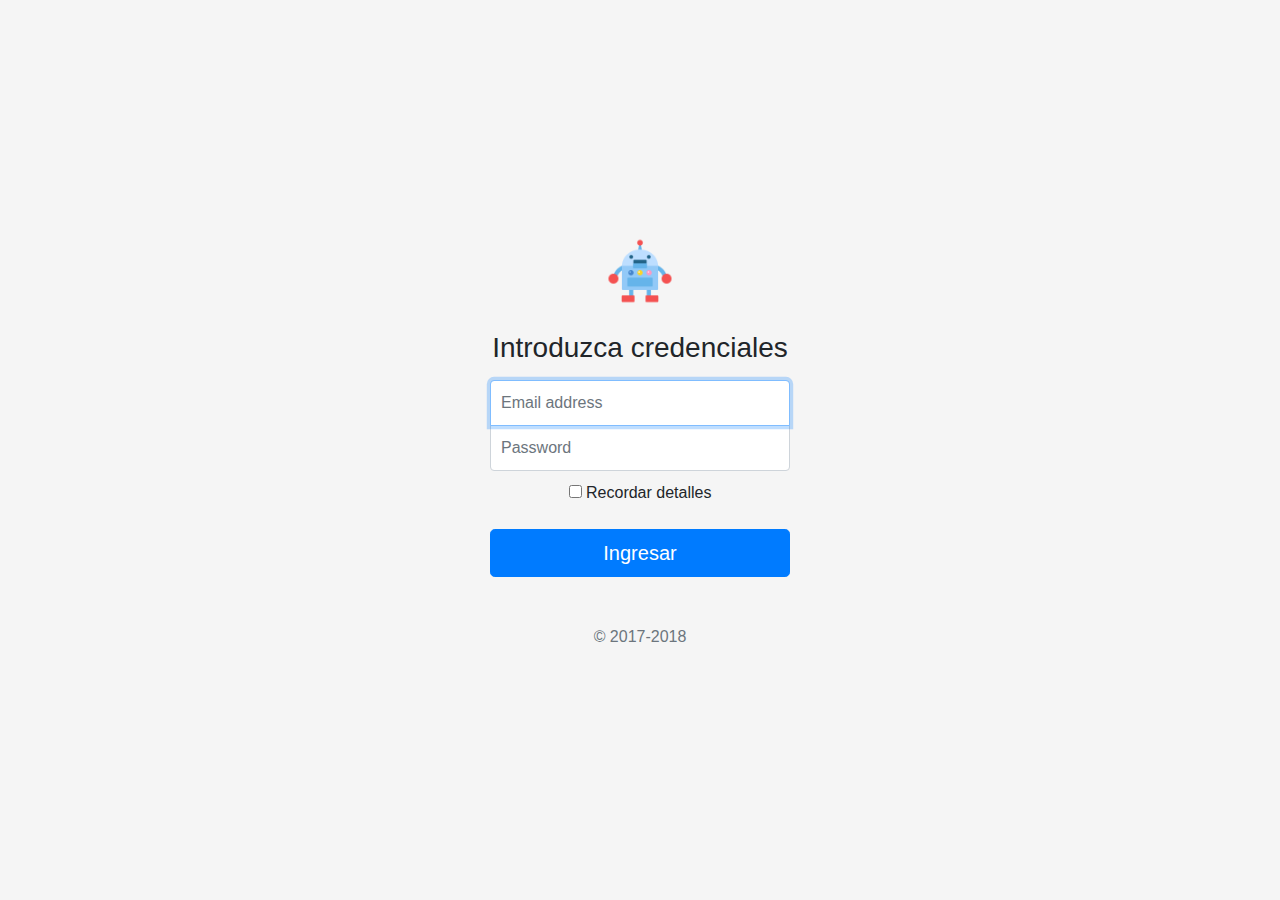
==== index.html @ 28990aaa "[html, css] añádir comentarios a elementos css y html" ====
<!DOCTYPE html>
<html lang="en">
  <head>
    <meta charset="utf-8" />
    <meta
      name="viewport"
      content="width=device-width, initial-scale=1, shrink-to-fit=no"
    />
    <meta name="description" content="" />
    <meta name="author" content="" />
    <link rel="icon" href="/docs/4.0/assets/img/favicons/favicon.ico" />

    <title>Signin Template for Bootstrap</title>

    <link
      rel="canonical"
      href="https://getbootstrap.com/docs/4.0/examples/sign-in/"
    />

    <!-- Esta etiqueta link vincula el archivo con estilos css almacenados en un archivo css en internet -->
    <link
      rel="stylesheet"
      href="https://cdn.jsdelivr.net/npm/bootstrap@4.0.0/dist/css/bootstrap.min.css"
      integrity="sha384-Gn5384xqQ1aoWXA+058RXPxPg6fy4IWvTNh0E263XmFcJlSAwiGgFAW/dAiS6JXm"
      crossorigin="anonymous"
    />
    <!-- Esta etiqueta vincula el archivo html a una hoja de estilos css local-->
    <link href="css/styles.css" rel="stylesheet" />
  </head>

  <body class="text-center">
    <!-- La etiqueta form es un contenedor especializado para formularios -->
    <form class="form-signin">
        <!-- La etiqueta img almacena imagenes, el atributo src es la ruta a la imagen local -->
      <img
        class="mb-4"
        src="imagenes/toy-robot-001.png"
        alt=""
        width="72"
        height="72"
      />
      <h1 class="h3 mb-3 font-weight-normal">Introduzca credenciales</h1>
      <label for="inputEmail" class="sr-only">Direccion Email</label>
      <!-- la etiqueta input es un texfield donde se pueden ingresar datos -->
      <input
        type="email"
        id="inputEmail"
        class="form-control"
        placeholder="Email address"
        required
        autofocus
      />
      <label for="inputPassword" class="sr-only">Password</label>
      <input
        type="password"
        id="inputPassword"
        class="form-control"
        placeholder="Password"
        required
      />
      <div class="checkbox mb-3">
        <label>
          <input type="checkbox" value="remember-me" /> Recordar detalles
        </label>
      </div>
      <!-- la etiqueta button agrega un boton al documento html -->
      <button class="btn btn-lg btn-primary btn-block" type="submit">
        Ingresar
      </button>
      <p class="mt-5 mb-3 text-muted">&copy; 2017-2018</p>
    </form>
  </body>
</html>
---- css/styles.css ----
html,
body {
  height: 100%;
}

/* Identificador general para etiqueta body en html */
body {
  display: -ms-flexbox;
  display: -webkit-box;
  display: flex;
  -ms-flex-align: center;
  -ms-flex-pack: center;
  -webkit-box-align: center;
  align-items: center;
  -webkit-box-pack: center;
  justify-content: center;
  padding-top: 40px;
  padding-bottom: 40px;
  background-color: #f5f5f5;
}

/* el identificador .form-signin representa una clase */
.form-signin {
  width: 100%;
  max-width: 330px;
  /* padding y margin agregan espacios dentro y fuera del contenedor respectivamente */
  padding: 15px;
  margin: 0 auto;
}
.form-signin .checkbox {
  font-weight: 400;
}
.form-signin .form-control {
  /* Position relative indica la posicion relativa al contenedor padre */
  position: relative;
  box-sizing: border-box;
  height: auto;
  padding: 10px;
  font-size: 16px;
}
.form-signin .form-control:focus {
    /* z index indica que tiene orden 2 en la profundidad del documento html, donde 1 sera el frente, y 2 esta detras */
  z-index: 2;
}
.form-signin input[type="email"] {
  margin-bottom: -1px;
  /* border bottom right radius da una curvatura a una esquina de un elemento html */
  border-bottom-right-radius: 0;
  border-bottom-left-radius: 0;
}
.form-signin input[type="password"] {
  margin-bottom: 10px;
  border-top-left-radius: 0;
  border-top-right-radius: 0;
}
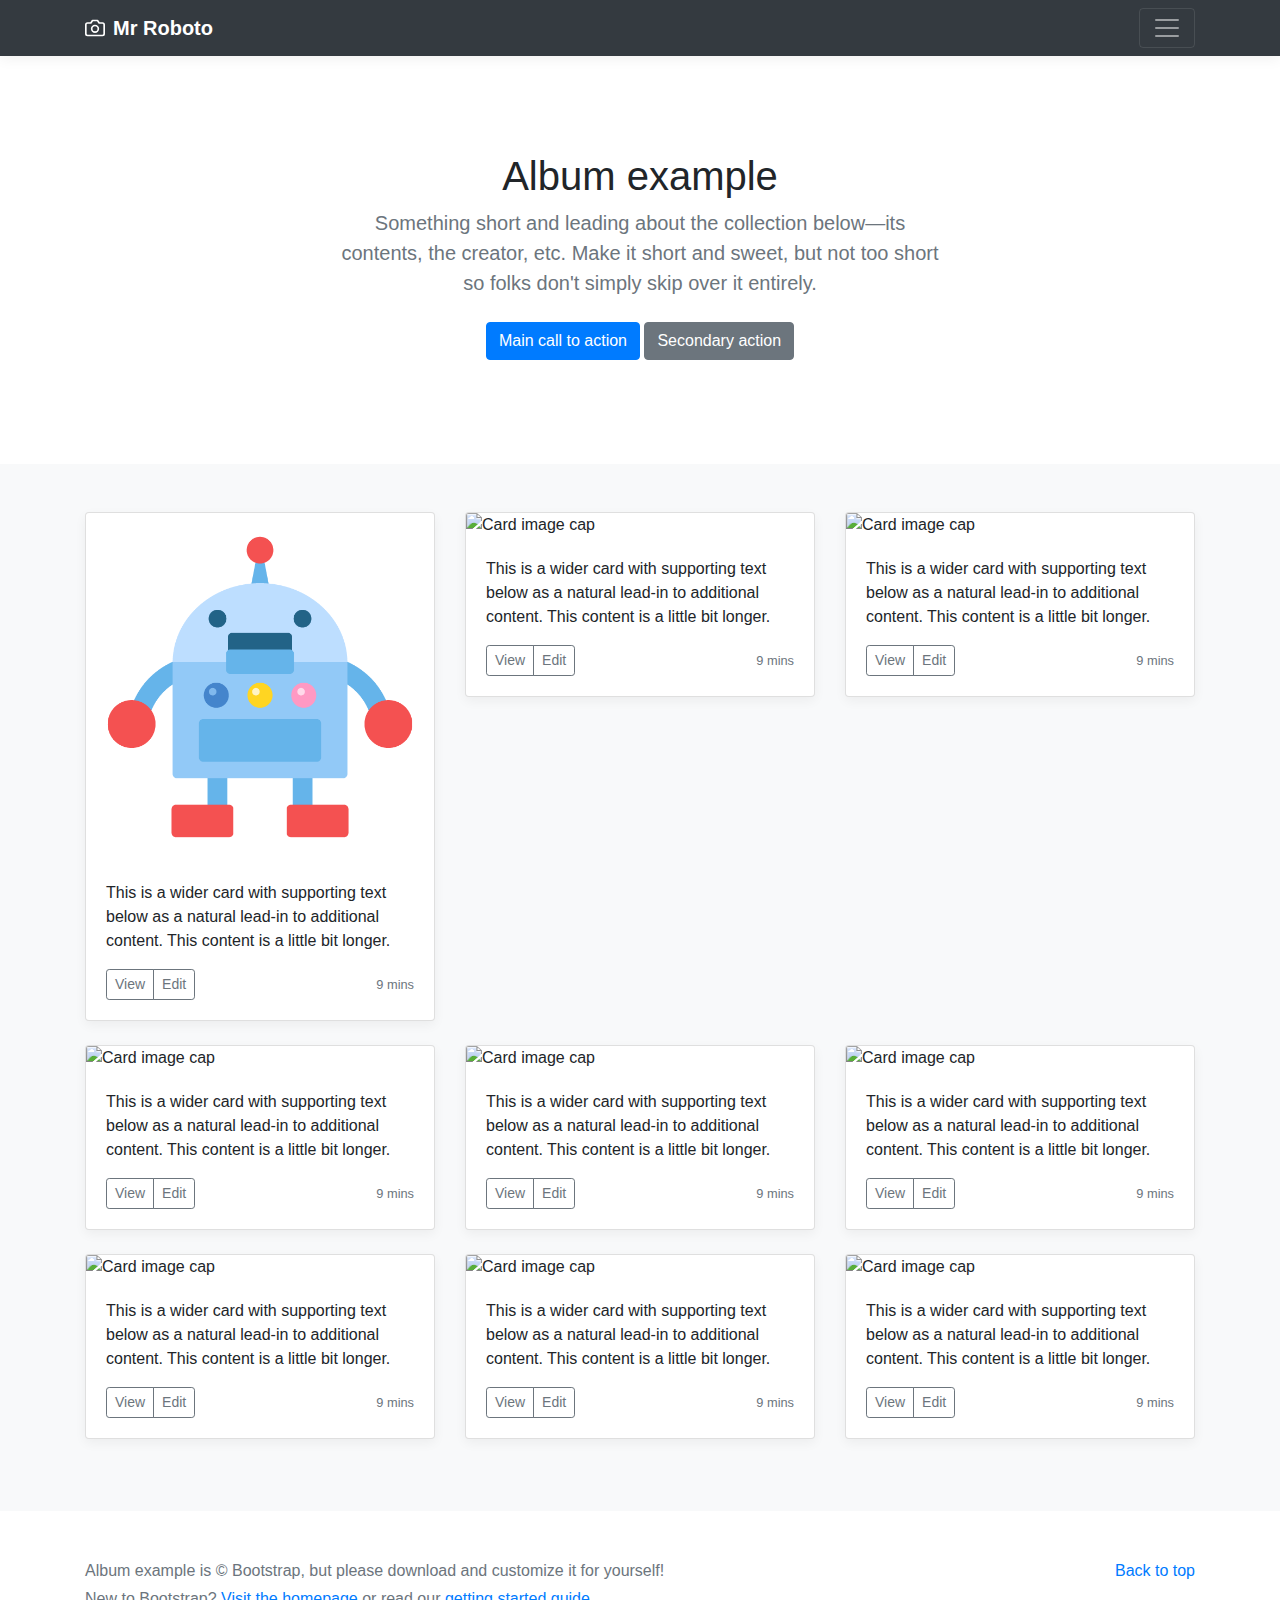
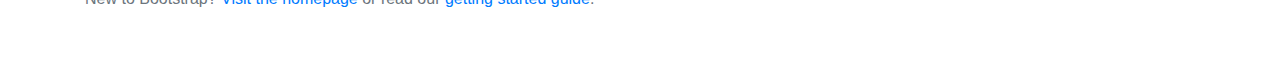
==== commit 74f2cb54: "[html] agregar un album" ====
--- a/index.html
+++ b/index.html
@@ -10,64 +10,460 @@
     <meta name="author" content="" />
     <link rel="icon" href="/docs/4.0/assets/img/favicons/favicon.ico" />
 
-    <title>Signin Template for Bootstrap</title>
+    <title>Album example for Bootstrap</title>
 
     <link
       rel="canonical"
-      href="https://getbootstrap.com/docs/4.0/examples/sign-in/"
+      href="https://getbootstrap.com/docs/4.0/examples/album/"
     />
 
-    <!-- Esta etiqueta link vincula el archivo con estilos css almacenados en un archivo css en internet -->
     <link
       rel="stylesheet"
       href="https://cdn.jsdelivr.net/npm/bootstrap@4.0.0/dist/css/bootstrap.min.css"
       integrity="sha384-Gn5384xqQ1aoWXA+058RXPxPg6fy4IWvTNh0E263XmFcJlSAwiGgFAW/dAiS6JXm"
       crossorigin="anonymous"
     />
-    <!-- Esta etiqueta vincula el archivo html a una hoja de estilos css local-->
-    <link href="css/styles.css" rel="stylesheet" />
+
+    <!-- Custom styles for this template -->
+    <link href="css/index.css" rel="stylesheet" />
   </head>
 
-  <body class="text-center">
-    <!-- La etiqueta form es un contenedor especializado para formularios -->
-    <form class="form-signin">
-        <!-- La etiqueta img almacena imagenes, el atributo src es la ruta a la imagen local -->
-      <img
-        class="mb-4"
-        src="imagenes/toy-robot-001.png"
-        alt=""
-        width="72"
-        height="72"
-      />
-      <h1 class="h3 mb-3 font-weight-normal">Introduzca credenciales</h1>
-      <label for="inputEmail" class="sr-only">Direccion Email</label>
-      <!-- la etiqueta input es un texfield donde se pueden ingresar datos -->
-      <input
-        type="email"
-        id="inputEmail"
-        class="form-control"
-        placeholder="Email address"
-        required
-        autofocus
-      />
-      <label for="inputPassword" class="sr-only">Password</label>
-      <input
-        type="password"
-        id="inputPassword"
-        class="form-control"
-        placeholder="Password"
-        required
-      />
-      <div class="checkbox mb-3">
-        <label>
-          <input type="checkbox" value="remember-me" /> Recordar detalles
-        </label>
+  <body>
+    <header>
+      <div class="collapse bg-dark" id="navbarHeader">
+        <div class="container">
+          <div class="row">
+            <div class="col-sm-8 col-md-7 py-4">
+              <h4 class="text-white">About</h4>
+              <p class="text-muted">
+                Add some information about the album below, the author, or any
+                other background context. Make it a few sentences long so folks
+                can pick up some informative tidbits. Then, link them off to
+                some social networking sites or contact information.
+              </p>
+            </div>
+            <div class="col-sm-4 offset-md-1 py-4">
+              <h4 class="text-white">Contact</h4>
+              <ul class="list-unstyled">
+                <li><a href="#" class="text-white">Follow on Twitter</a></li>
+                <li><a href="#" class="text-white">Like on Facebook</a></li>
+                <li><a href="#" class="text-white">Email me</a></li>
+              </ul>
+            </div>
+          </div>
+        </div>
       </div>
-      <!-- la etiqueta button agrega un boton al documento html -->
-      <button class="btn btn-lg btn-primary btn-block" type="submit">
-        Ingresar
-      </button>
-      <p class="mt-5 mb-3 text-muted">&copy; 2017-2018</p>
-    </form>
+      <div class="navbar navbar-dark bg-dark box-shadow">
+        <div class="container d-flex justify-content-between">
+          <a href="#" class="navbar-brand d-flex align-items-center">
+            <svg
+              xmlns="http://www.w3.org/2000/svg"
+              width="20"
+              height="20"
+              viewBox="0 0 24 24"
+              fill="none"
+              stroke="currentColor"
+              stroke-width="2"
+              stroke-linecap="round"
+              stroke-linejoin="round"
+              class="mr-2"
+            >
+              <path
+                d="M23 19a2 2 0 0 1-2 2H3a2 2 0 0 1-2-2V8a2 2 0 0 1 2-2h4l2-3h6l2 3h4a2 2 0 0 1 2 2z"
+              ></path>
+              <circle cx="12" cy="13" r="4"></circle>
+            </svg>
+            <strong>Mr Roboto</strong>
+          </a>
+          <button
+            class="navbar-toggler"
+            type="button"
+            data-toggle="collapse"
+            data-target="#navbarHeader"
+            aria-controls="navbarHeader"
+            aria-expanded="false"
+            aria-label="Toggle navigation"
+          >
+            <span class="navbar-toggler-icon"></span>
+          </button>
+        </div>
+      </div>
+    </header>
+
+    <main role="main">
+      <section class="jumbotron text-center">
+        <div class="container">
+          <h1 class="jumbotron-heading">Album example</h1>
+          <p class="lead text-muted">
+            Something short and leading about the collection below—its contents,
+            the creator, etc. Make it short and sweet, but not too short so
+            folks don't simply skip over it entirely.
+          </p>
+          <p>
+            <a href="#" class="btn btn-primary my-2">Main call to action</a>
+            <a href="#" class="btn btn-secondary my-2">Secondary action</a>
+          </p>
+        </div>
+      </section>
+
+      <div class="album py-5 bg-light">
+        <div class="container">
+          <div class="row">
+            <div class="col-md-4">
+              <div class="card mb-4 box-shadow">
+                <img
+                  class="card-img-top"
+                  data-src="holder.js/100px225?theme=thumb&bg=55595c&fg=eceeef&text=Thumbnail"
+                  src="imagenes/toy-robot-001.png"
+                  alt="Card image cap"
+                />
+                <div class="card-body">
+                  <p class="card-text">
+                    This is a wider card with supporting text below as a natural
+                    lead-in to additional content. This content is a little bit
+                    longer.
+                  </p>
+                  <div
+                    class="d-flex justify-content-between align-items-center"
+                  >
+                    <div class="btn-group">
+                      <button
+                        type="button"
+                        class="btn btn-sm btn-outline-secondary"
+                      >
+                        View
+                      </button>
+                      <button
+                        type="button"
+                        class="btn btn-sm btn-outline-secondary"
+                      >
+                        Edit
+                      </button>
+                    </div>
+                    <small class="text-muted">9 mins</small>
+                  </div>
+                </div>
+              </div>
+            </div>
+            <div class="col-md-4">
+              <div class="card mb-4 box-shadow">
+                <img
+                  class="card-img-top"
+                  data-src="holder.js/100px225?theme=thumb&bg=55595c&fg=eceeef&text=Thumbnail"
+                  alt="Card image cap"
+                />
+                <div class="card-body">
+                  <p class="card-text">
+                    This is a wider card with supporting text below as a natural
+                    lead-in to additional content. This content is a little bit
+                    longer.
+                  </p>
+                  <div
+                    class="d-flex justify-content-between align-items-center"
+                  >
+                    <div class="btn-group">
+                      <button
+                        type="button"
+                        class="btn btn-sm btn-outline-secondary"
+                      >
+                        View
+                      </button>
+                      <button
+                        type="button"
+                        class="btn btn-sm btn-outline-secondary"
+                      >
+                        Edit
+                      </button>
+                    </div>
+                    <small class="text-muted">9 mins</small>
+                  </div>
+                </div>
+              </div>
+            </div>
+            <div class="col-md-4">
+              <div class="card mb-4 box-shadow">
+                <img
+                  class="card-img-top"
+                  data-src="holder.js/100px225?theme=thumb&bg=55595c&fg=eceeef&text=Thumbnail"
+                  alt="Card image cap"
+                />
+                <div class="card-body">
+                  <p class="card-text">
+                    This is a wider card with supporting text below as a natural
+                    lead-in to additional content. This content is a little bit
+                    longer.
+                  </p>
+                  <div
+                    class="d-flex justify-content-between align-items-center"
+                  >
+                    <div class="btn-group">
+                      <button
+                        type="button"
+                        class="btn btn-sm btn-outline-secondary"
+                      >
+                        View
+                      </button>
+                      <button
+                        type="button"
+                        class="btn btn-sm btn-outline-secondary"
+                      >
+                        Edit
+                      </button>
+                    </div>
+                    <small class="text-muted">9 mins</small>
+                  </div>
+                </div>
+              </div>
+            </div>
+
+            <div class="col-md-4">
+              <div class="card mb-4 box-shadow">
+                <img
+                  class="card-img-top"
+                  data-src="holder.js/100px225?theme=thumb&bg=55595c&fg=eceeef&text=Thumbnail"
+                  alt="Card image cap"
+                />
+                <div class="card-body">
+                  <p class="card-text">
+                    This is a wider card with supporting text below as a natural
+                    lead-in to additional content. This content is a little bit
+                    longer.
+                  </p>
+                  <div
+                    class="d-flex justify-content-between align-items-center"
+                  >
+                    <div class="btn-group">
+                      <button
+                        type="button"
+                        class="btn btn-sm btn-outline-secondary"
+                      >
+                        View
+                      </button>
+                      <button
+                        type="button"
+                        class="btn btn-sm btn-outline-secondary"
+                      >
+                        Edit
+                      </button>
+                    </div>
+                    <small class="text-muted">9 mins</small>
+                  </div>
+                </div>
+              </div>
+            </div>
+            <div class="col-md-4">
+              <div class="card mb-4 box-shadow">
+                <img
+                  class="card-img-top"
+                  data-src="holder.js/100px225?theme=thumb&bg=55595c&fg=eceeef&text=Thumbnail"
+                  alt="Card image cap"
+                />
+                <div class="card-body">
+                  <p class="card-text">
+                    This is a wider card with supporting text below as a natural
+                    lead-in to additional content. This content is a little bit
+                    longer.
+                  </p>
+                  <div
+                    class="d-flex justify-content-between align-items-center"
+                  >
+                    <div class="btn-group">
+                      <button
+                        type="button"
+                        class="btn btn-sm btn-outline-secondary"
+                      >
+                        View
+                      </button>
+                      <button
+                        type="button"
+                        class="btn btn-sm btn-outline-secondary"
+                      >
+                        Edit
+                      </button>
+                    </div>
+                    <small class="text-muted">9 mins</small>
+                  </div>
+                </div>
+              </div>
+            </div>
+            <div class="col-md-4">
+              <div class="card mb-4 box-shadow">
+                <img
+                  class="card-img-top"
+                  data-src="holder.js/100px225?theme=thumb&bg=55595c&fg=eceeef&text=Thumbnail"
+                  alt="Card image cap"
+                />
+                <div class="card-body">
+                  <p class="card-text">
+                    This is a wider card with supporting text below as a natural
+                    lead-in to additional content. This content is a little bit
+                    longer.
+                  </p>
+                  <div
+                    class="d-flex justify-content-between align-items-center"
+                  >
+                    <div class="btn-group">
+                      <button
+                        type="button"
+                        class="btn btn-sm btn-outline-secondary"
+                      >
+                        View
+                      </button>
+                      <button
+                        type="button"
+                        class="btn btn-sm btn-outline-secondary"
+                      >
+                        Edit
+                      </button>
+                    </div>
+                    <small class="text-muted">9 mins</small>
+                  </div>
+                </div>
+              </div>
+            </div>
+
+            <div class="col-md-4">
+              <div class="card mb-4 box-shadow">
+                <img
+                  class="card-img-top"
+                  data-src="holder.js/100px225?theme=thumb&bg=55595c&fg=eceeef&text=Thumbnail"
+                  alt="Card image cap"
+                />
+                <div class="card-body">
+                  <p class="card-text">
+                    This is a wider card with supporting text below as a natural
+                    lead-in to additional content. This content is a little bit
+                    longer.
+                  </p>
+                  <div
+                    class="d-flex justify-content-between align-items-center"
+                  >
+                    <div class="btn-group">
+                      <button
+                        type="button"
+                        class="btn btn-sm btn-outline-secondary"
+                      >
+                        View
+                      </button>
+                      <button
+                        type="button"
+                        class="btn btn-sm btn-outline-secondary"
+                      >
+                        Edit
+                      </button>
+                    </div>
+                    <small class="text-muted">9 mins</small>
+                  </div>
+                </div>
+              </div>
+            </div>
+            <div class="col-md-4">
+              <div class="card mb-4 box-shadow">
+                <img
+                  class="card-img-top"
+                  data-src="holder.js/100px225?theme=thumb&bg=55595c&fg=eceeef&text=Thumbnail"
+                  alt="Card image cap"
+                />
+                <div class="card-body">
+                  <p class="card-text">
+                    This is a wider card with supporting text below as a natural
+                    lead-in to additional content. This content is a little bit
+                    longer.
+                  </p>
+                  <div
+                    class="d-flex justify-content-between align-items-center"
+                  >
+                    <div class="btn-group">
+                      <button
+                        type="button"
+                        class="btn btn-sm btn-outline-secondary"
+                      >
+                        View
+                      </button>
+                      <button
+                        type="button"
+                        class="btn btn-sm btn-outline-secondary"
+                      >
+                        Edit
+                      </button>
+                    </div>
+                    <small class="text-muted">9 mins</small>
+                  </div>
+                </div>
+              </div>
+            </div>
+            <div class="col-md-4">
+              <div class="card mb-4 box-shadow">
+                <img
+                  class="card-img-top"
+                  data-src="holder.js/100px225?theme=thumb&bg=55595c&fg=eceeef&text=Thumbnail"
+                  alt="Card image cap"
+                />
+                <div class="card-body">
+                  <p class="card-text">
+                    This is a wider card with supporting text below as a natural
+                    lead-in to additional content. This content is a little bit
+                    longer.
+                  </p>
+                  <div
+                    class="d-flex justify-content-between align-items-center"
+                  >
+                    <div class="btn-group">
+                      <button
+                        type="button"
+                        class="btn btn-sm btn-outline-secondary"
+                      >
+                        View
+                      </button>
+                      <button
+                        type="button"
+                        class="btn btn-sm btn-outline-secondary"
+                      >
+                        Edit
+                      </button>
+                    </div>
+                    <small class="text-muted">9 mins</small>
+                  </div>
+                </div>
+              </div>
+            </div>
+          </div>
+        </div>
+      </div>
+    </main>
+
+    <footer class="text-muted">
+      <div class="container">
+        <p class="float-right">
+          <a href="#">Back to top</a>
+        </p>
+        <p>
+          Album example is &copy; Bootstrap, but please download and customize
+          it for yourself!
+        </p>
+        <p>
+          New to Bootstrap? <a href="../../">Visit the homepage</a> or read our
+          <a href="../../getting-started/">getting started guide</a>.
+        </p>
+      </div>
+    </footer>
+
+    <!-- Bootstrap core JavaScript
+    ================================================== -->
+    <!-- Placed at the end of the document so the pages load faster -->
+    <script
+      src="https://code.jquery.com/jquery-3.2.1.slim.min.js"
+      integrity="sha384-KJ3o2DKtIkvYIK3UENzmM7KCkRr/rE9/Qpg6aAZGJwFDMVNA/GpGFF93hXpG5KkN"
+      crossorigin="anonymous"
+    ></script>
+    <script>
+      window.jQuery ||
+        document.write(
+          '<script src="../../assets/js/vendor/jquery-slim.min.js"><\/script>'
+        );
+    </script>
+    <script src="../../assets/js/vendor/popper.min.js"></script>
+    <script src="../../dist/js/bootstrap.min.js"></script>
+    <script src="../../assets/js/vendor/holder.min.js"></script>
   </body>
 </html>
--- a/css/index.css
+++ b/css/index.css
@@ -0,0 +1,40 @@
+/* Album */
+:root {
+    --jumbotron-padding-y: 3rem;
+  }
+  
+  .jumbotron {
+    padding-top: var(--jumbotron-padding-y);
+    padding-bottom: var(--jumbotron-padding-y);
+    margin-bottom: 0;
+    background-color: #fff;
+  }
+  @media (min-width: 768px) {
+    .jumbotron {
+      padding-top: calc(var(--jumbotron-padding-y) * 2);
+      padding-bottom: calc(var(--jumbotron-padding-y) * 2);
+    }
+  }
+  
+  .jumbotron p:last-child {
+    margin-bottom: 0;
+  }
+  
+  .jumbotron-heading {
+    font-weight: 300;
+  }
+  
+  .jumbotron .container {
+    max-width: 40rem;
+  }
+  
+  footer {
+    padding-top: 3rem;
+    padding-bottom: 3rem;
+  }
+  
+  footer p {
+    margin-bottom: .25rem;
+  }
+  
+  .box-shadow { box-shadow: 0 .25rem .75rem rgba(0, 0, 0, .05); }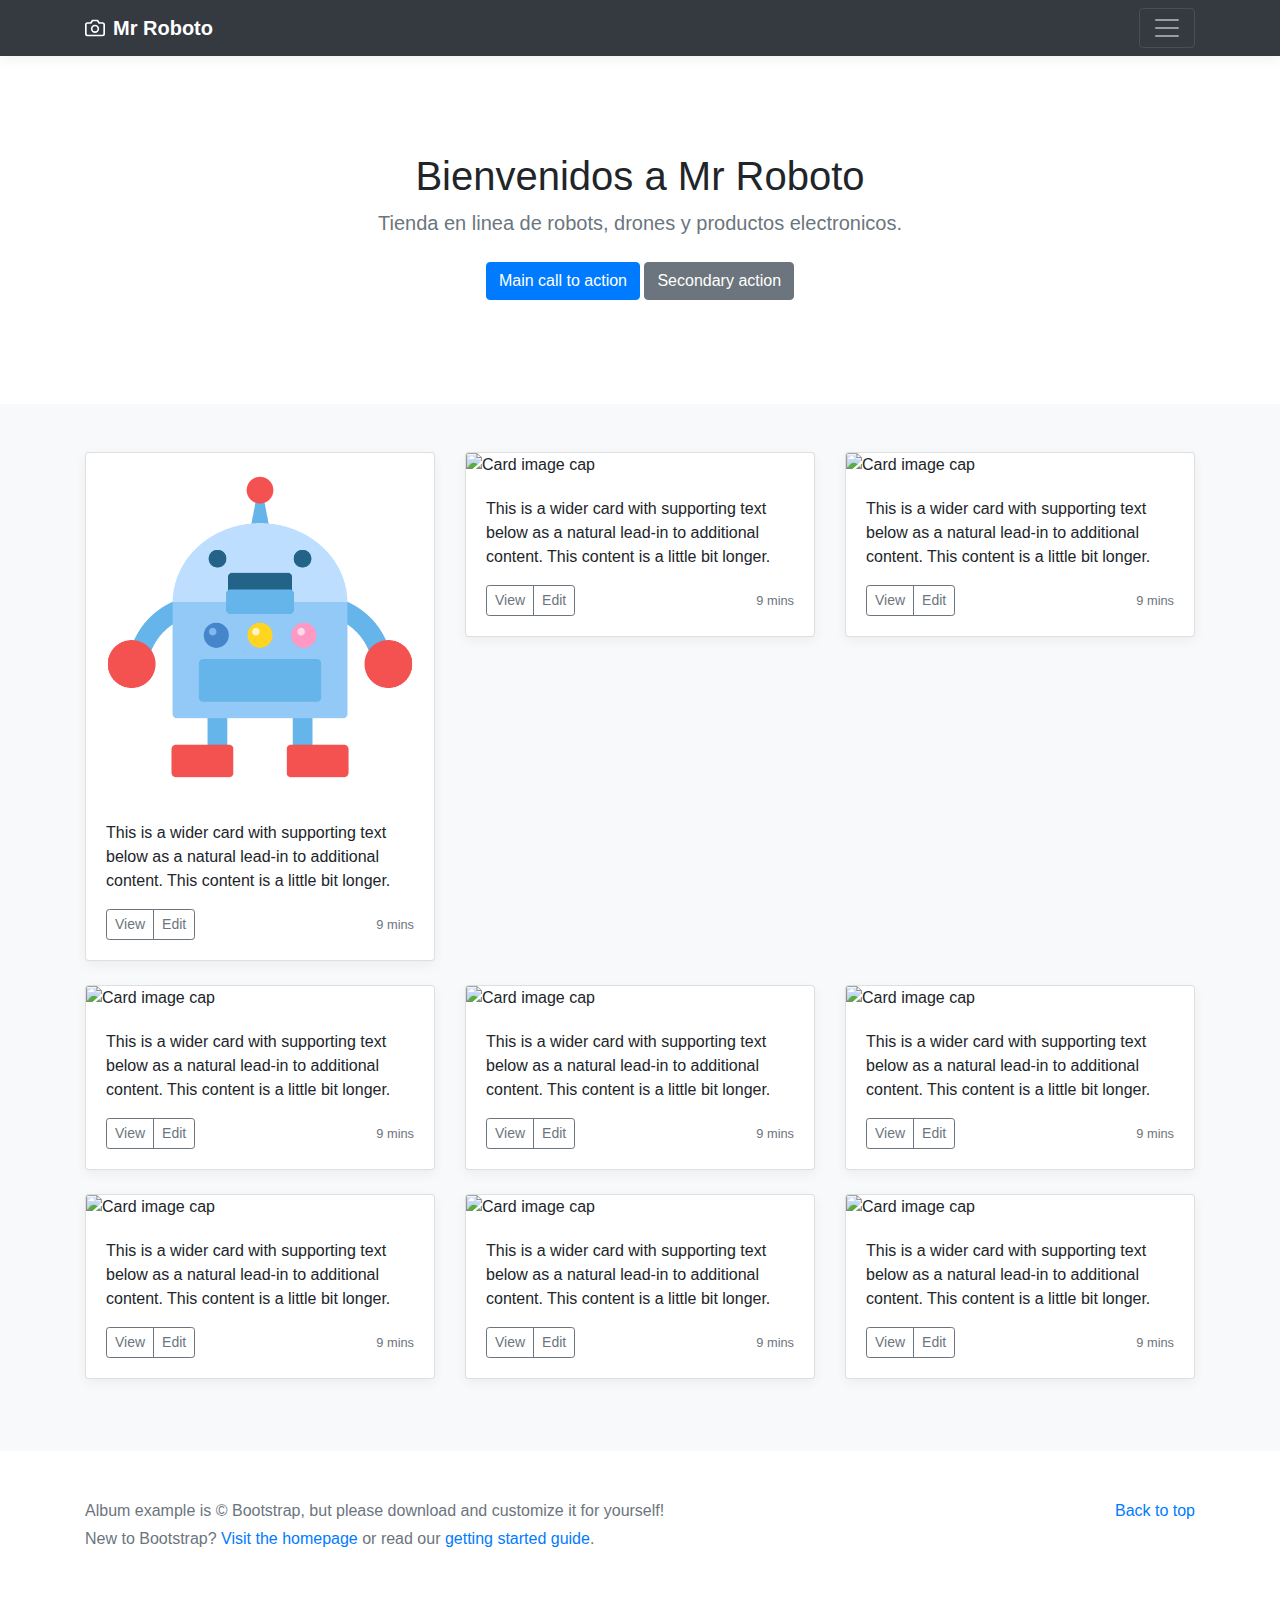
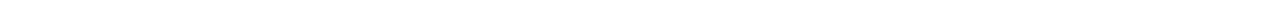
==== commit 33fdadab: "[html] cambiar elementos html" ====
--- a/index.html
+++ b/index.html
@@ -93,11 +93,9 @@
     <main role="main">
       <section class="jumbotron text-center">
         <div class="container">
-          <h1 class="jumbotron-heading">Album example</h1>
+          <h1 class="jumbotron-heading">Bienvenidos a Mr Roboto</h1>
           <p class="lead text-muted">
-            Something short and leading about the collection below—its contents,
-            the creator, etc. Make it short and sweet, but not too short so
-            folks don't simply skip over it entirely.
+            Tienda en linea de robots, drones y productos electronicos.
           </p>
           <p>
             <a href="#" class="btn btn-primary my-2">Main call to action</a>
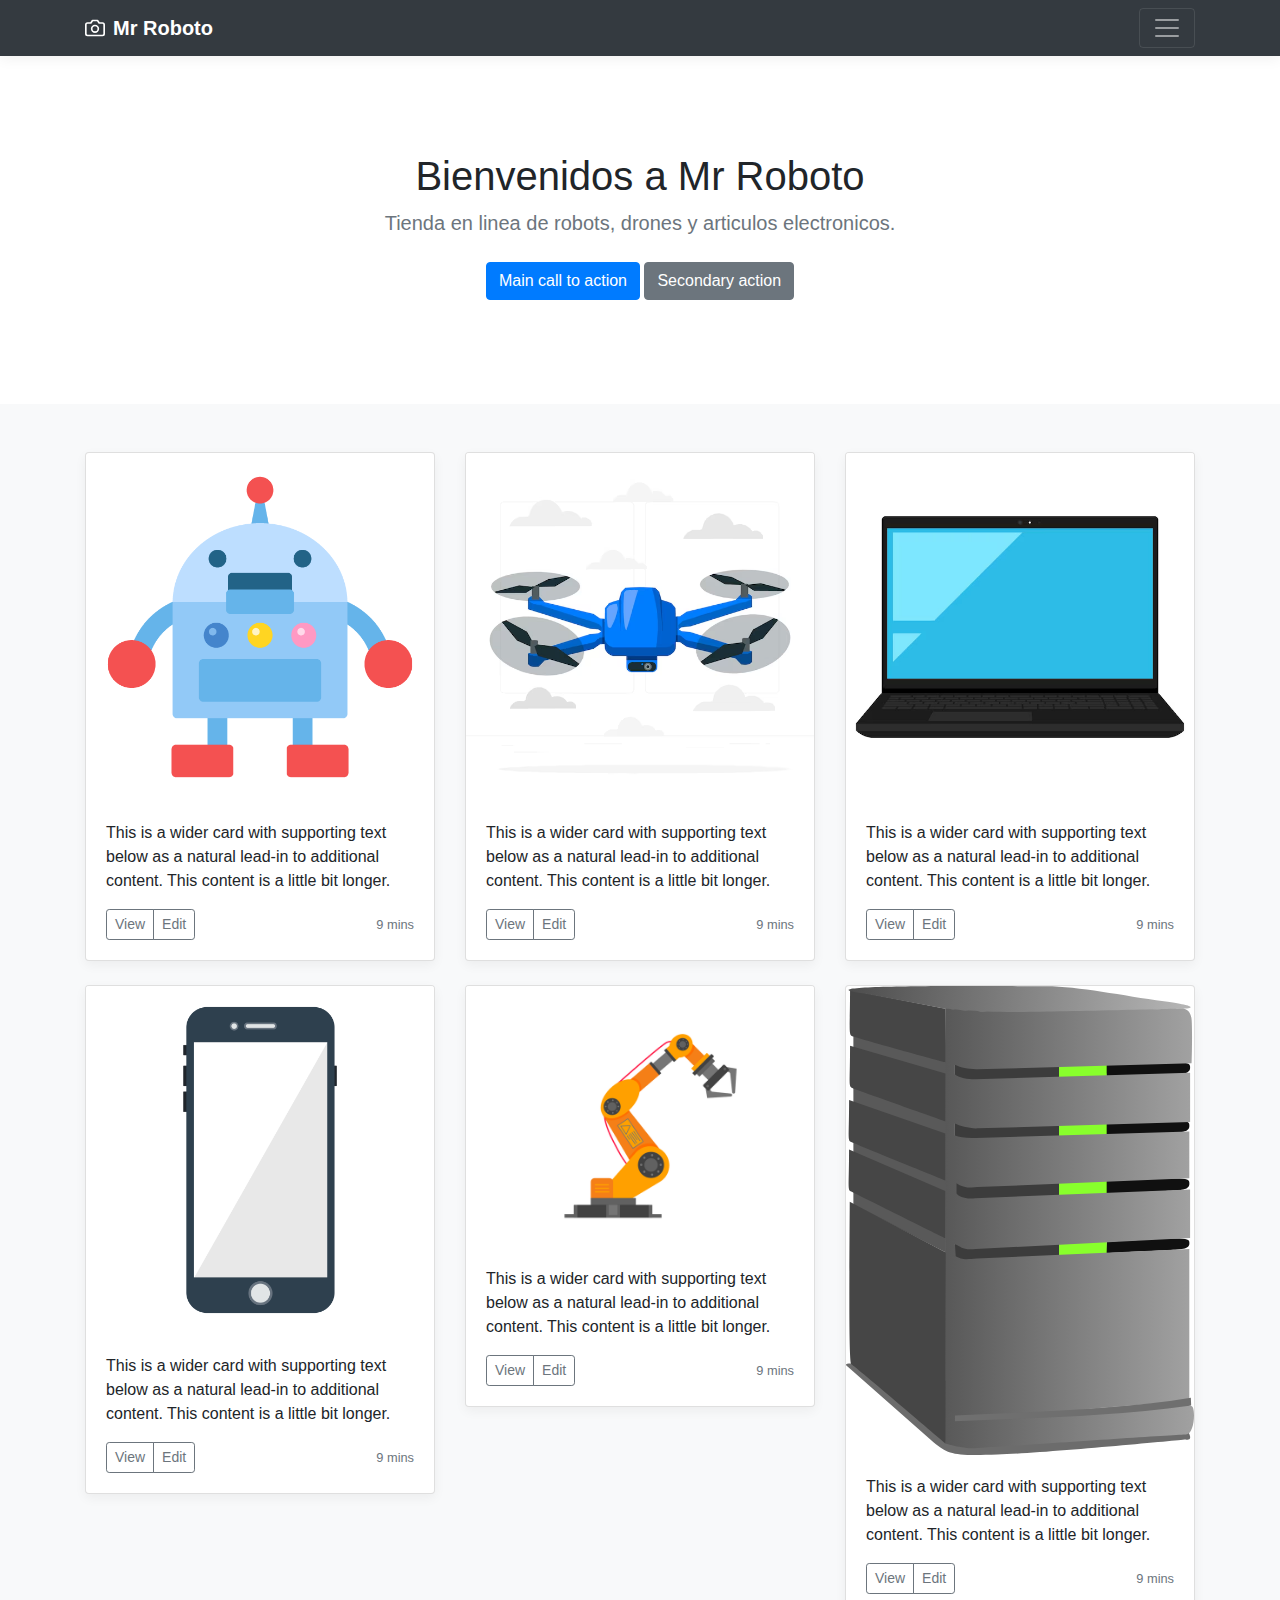
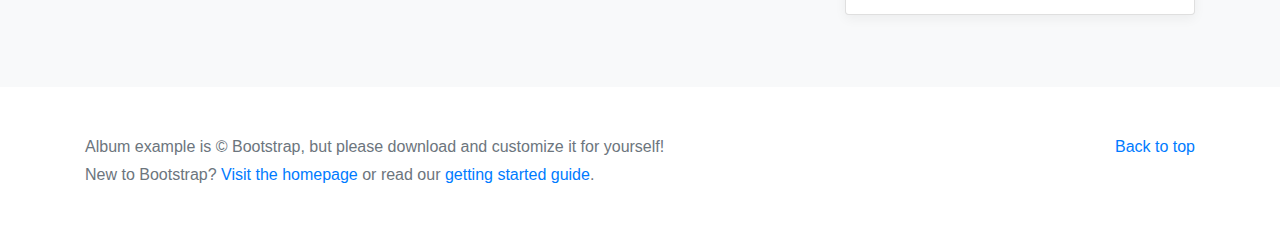
==== commit 66e9b973: "[html, css] agregar imagenes, agregar un estilo" ====
--- a/index.html
+++ b/index.html
@@ -95,7 +95,7 @@
         <div class="container">
           <h1 class="jumbotron-heading">Bienvenidos a Mr Roboto</h1>
           <p class="lead text-muted">
-            Tienda en linea de robots, drones y productos electronicos.
+            Tienda en linea de robots, drones y articulos electronicos.
           </p>
           <p>
             <a href="#" class="btn btn-primary my-2">Main call to action</a>
@@ -148,283 +148,184 @@
                 <img
                   class="card-img-top"
                   data-src="holder.js/100px225?theme=thumb&bg=55595c&fg=eceeef&text=Thumbnail"
-                  alt="Card image cap"
-                />
-                <div class="card-body">
-                  <p class="card-text">
-                    This is a wider card with supporting text below as a natural
-                    lead-in to additional content. This content is a little bit
-                    longer.
-                  </p>
-                  <div
-                    class="d-flex justify-content-between align-items-center"
-                  >
-                    <div class="btn-group">
-                      <button
-                        type="button"
-                        class="btn btn-sm btn-outline-secondary"
-                      >
-                        View
-                      </button>
-                      <button
-                        type="button"
-                        class="btn btn-sm btn-outline-secondary"
-                      >
-                        Edit
-                      </button>
-                    </div>
-                    <small class="text-muted">9 mins</small>
-                  </div>
-                </div>
-              </div>
-            </div>
-            <div class="col-md-4">
-              <div class="card mb-4 box-shadow">
-                <img
-                  class="card-img-top"
-                  data-src="holder.js/100px225?theme=thumb&bg=55595c&fg=eceeef&text=Thumbnail"
-                  alt="Card image cap"
-                />
-                <div class="card-body">
-                  <p class="card-text">
-                    This is a wider card with supporting text below as a natural
-                    lead-in to additional content. This content is a little bit
-                    longer.
-                  </p>
-                  <div
-                    class="d-flex justify-content-between align-items-center"
-                  >
-                    <div class="btn-group">
-                      <button
-                        type="button"
-                        class="btn btn-sm btn-outline-secondary"
-                      >
-                        View
-                      </button>
-                      <button
-                        type="button"
-                        class="btn btn-sm btn-outline-secondary"
-                      >
-                        Edit
-                      </button>
-                    </div>
-                    <small class="text-muted">9 mins</small>
-                  </div>
-                </div>
-              </div>
-            </div>
-
-            <div class="col-md-4">
-              <div class="card mb-4 box-shadow">
-                <img
-                  class="card-img-top"
-                  data-src="holder.js/100px225?theme=thumb&bg=55595c&fg=eceeef&text=Thumbnail"
-                  alt="Card image cap"
-                />
-                <div class="card-body">
-                  <p class="card-text">
-                    This is a wider card with supporting text below as a natural
-                    lead-in to additional content. This content is a little bit
-                    longer.
-                  </p>
-                  <div
-                    class="d-flex justify-content-between align-items-center"
-                  >
-                    <div class="btn-group">
-                      <button
-                        type="button"
-                        class="btn btn-sm btn-outline-secondary"
-                      >
-                        View
-                      </button>
-                      <button
-                        type="button"
-                        class="btn btn-sm btn-outline-secondary"
-                      >
-                        Edit
-                      </button>
-                    </div>
-                    <small class="text-muted">9 mins</small>
-                  </div>
-                </div>
-              </div>
-            </div>
-            <div class="col-md-4">
-              <div class="card mb-4 box-shadow">
-                <img
-                  class="card-img-top"
-                  data-src="holder.js/100px225?theme=thumb&bg=55595c&fg=eceeef&text=Thumbnail"
-                  alt="Card image cap"
-                />
-                <div class="card-body">
-                  <p class="card-text">
-                    This is a wider card with supporting text below as a natural
-                    lead-in to additional content. This content is a little bit
-                    longer.
-                  </p>
-                  <div
-                    class="d-flex justify-content-between align-items-center"
-                  >
-                    <div class="btn-group">
-                      <button
-                        type="button"
-                        class="btn btn-sm btn-outline-secondary"
-                      >
-                        View
-                      </button>
-                      <button
-                        type="button"
-                        class="btn btn-sm btn-outline-secondary"
-                      >
-                        Edit
-                      </button>
-                    </div>
-                    <small class="text-muted">9 mins</small>
-                  </div>
-                </div>
-              </div>
-            </div>
-            <div class="col-md-4">
-              <div class="card mb-4 box-shadow">
-                <img
-                  class="card-img-top"
-                  data-src="holder.js/100px225?theme=thumb&bg=55595c&fg=eceeef&text=Thumbnail"
-                  alt="Card image cap"
-                />
-                <div class="card-body">
-                  <p class="card-text">
-                    This is a wider card with supporting text below as a natural
-                    lead-in to additional content. This content is a little bit
-                    longer.
-                  </p>
-                  <div
-                    class="d-flex justify-content-between align-items-center"
-                  >
-                    <div class="btn-group">
-                      <button
-                        type="button"
-                        class="btn btn-sm btn-outline-secondary"
-                      >
-                        View
-                      </button>
-                      <button
-                        type="button"
-                        class="btn btn-sm btn-outline-secondary"
-                      >
-                        Edit
-                      </button>
-                    </div>
-                    <small class="text-muted">9 mins</small>
-                  </div>
-                </div>
-              </div>
-            </div>
-
-            <div class="col-md-4">
-              <div class="card mb-4 box-shadow">
-                <img
-                  class="card-img-top"
-                  data-src="holder.js/100px225?theme=thumb&bg=55595c&fg=eceeef&text=Thumbnail"
-                  alt="Card image cap"
-                />
-                <div class="card-body">
-                  <p class="card-text">
-                    This is a wider card with supporting text below as a natural
-                    lead-in to additional content. This content is a little bit
-                    longer.
-                  </p>
-                  <div
-                    class="d-flex justify-content-between align-items-center"
-                  >
-                    <div class="btn-group">
-                      <button
-                        type="button"
-                        class="btn btn-sm btn-outline-secondary"
-                      >
-                        View
-                      </button>
-                      <button
-                        type="button"
-                        class="btn btn-sm btn-outline-secondary"
-                      >
-                        Edit
-                      </button>
-                    </div>
-                    <small class="text-muted">9 mins</small>
-                  </div>
-                </div>
-              </div>
-            </div>
-            <div class="col-md-4">
-              <div class="card mb-4 box-shadow">
-                <img
-                  class="card-img-top"
-                  data-src="holder.js/100px225?theme=thumb&bg=55595c&fg=eceeef&text=Thumbnail"
-                  alt="Card image cap"
-                />
-                <div class="card-body">
-                  <p class="card-text">
-                    This is a wider card with supporting text below as a natural
-                    lead-in to additional content. This content is a little bit
-                    longer.
-                  </p>
-                  <div
-                    class="d-flex justify-content-between align-items-center"
-                  >
-                    <div class="btn-group">
-                      <button
-                        type="button"
-                        class="btn btn-sm btn-outline-secondary"
-                      >
-                        View
-                      </button>
-                      <button
-                        type="button"
-                        class="btn btn-sm btn-outline-secondary"
-                      >
-                        Edit
-                      </button>
-                    </div>
-                    <small class="text-muted">9 mins</small>
-                  </div>
-                </div>
-              </div>
-            </div>
-            <div class="col-md-4">
-              <div class="card mb-4 box-shadow">
-                <img
-                  class="card-img-top"
-                  data-src="holder.js/100px225?theme=thumb&bg=55595c&fg=eceeef&text=Thumbnail"
-                  alt="Card image cap"
-                />
-                <div class="card-body">
-                  <p class="card-text">
-                    This is a wider card with supporting text below as a natural
-                    lead-in to additional content. This content is a little bit
-                    longer.
-                  </p>
-                  <div
-                    class="d-flex justify-content-between align-items-center"
-                  >
-                    <div class="btn-group">
-                      <button
-                        type="button"
-                        class="btn btn-sm btn-outline-secondary"
-                      >
-                        View
-                      </button>
-                      <button
-                        type="button"
-                        class="btn btn-sm btn-outline-secondary"
-                      >
-                        Edit
-                      </button>
-                    </div>
-                    <small class="text-muted">9 mins</small>
-                  </div>
-                </div>
-              </div>
-            </div>
+                  src="imagenes/drone-concept-illustration_114360-14609.avif"
+                  alt="Card image cap"
+                />
+                <div class="card-body">
+                  <p class="card-text">
+                    This is a wider card with supporting text below as a natural
+                    lead-in to additional content. This content is a little bit
+                    longer.
+                  </p>
+                  <div
+                    class="d-flex justify-content-between align-items-center"
+                  >
+                    <div class="btn-group">
+                      <button
+                        type="button"
+                        class="btn btn-sm btn-outline-secondary"
+                      >
+                        View
+                      </button>
+                      <button
+                        type="button"
+                        class="btn btn-sm btn-outline-secondary"
+                      >
+                        Edit
+                      </button>
+                    </div>
+                    <small class="text-muted">9 mins</small>
+                  </div>
+                </div>
+              </div>
+            </div>
+            <div class="col-md-4">
+              <div class="card mb-4 box-shadow">
+                <img
+                  class="card-img-top"
+                  data-src="holder.js/100px225?theme=thumb&bg=55595c&fg=eceeef&text=Thumbnail"
+                  src="imagenes/laptop-coloured_78370-510.avif"
+                  alt="Card image cap"
+                />
+                <div class="card-body">
+                  <p class="card-text">
+                    This is a wider card with supporting text below as a natural
+                    lead-in to additional content. This content is a little bit
+                    longer.
+                  </p>
+                  <div
+                    class="d-flex justify-content-between align-items-center"
+                  >
+                    <div class="btn-group">
+                      <button
+                        type="button"
+                        class="btn btn-sm btn-outline-secondary"
+                      >
+                        View
+                      </button>
+                      <button
+                        type="button"
+                        class="btn btn-sm btn-outline-secondary"
+                      >
+                        Edit
+                      </button>
+                    </div>
+                    <small class="text-muted">9 mins</small>
+                  </div>
+                </div>
+              </div>
+            </div>
+
+            <div class="col-md-4">
+              <div class="card mb-4 box-shadow">
+                <img
+                  class="card-img-top"
+                  data-src="holder.js/100px225?theme=thumb&bg=55595c&fg=eceeef&text=Thumbnail"
+                  src="imagenes/cell-phone-vector-icon.jpg"
+                  alt="Card image cap"
+                />
+                <div class="card-body">
+                  <p class="card-text">
+                    This is a wider card with supporting text below as a natural
+                    lead-in to additional content. This content is a little bit
+                    longer.
+                  </p>
+                  <div
+                    class="d-flex justify-content-between align-items-center"
+                  >
+                    <div class="btn-group">
+                      <button
+                        type="button"
+                        class="btn btn-sm btn-outline-secondary"
+                      >
+                        View
+                      </button>
+                      <button
+                        type="button"
+                        class="btn btn-sm btn-outline-secondary"
+                      >
+                        Edit
+                      </button>
+                    </div>
+                    <small class="text-muted">9 mins</small>
+                  </div>
+                </div>
+              </div>
+            </div>
+            <div class="col-md-4">
+              <div class="card mb-4 box-shadow">
+                <img
+                  class="card-img-top"
+                  data-src="holder.js/100px225?theme=thumb&bg=55595c&fg=eceeef&text=Thumbnail"
+                  src="imagenes/25491596c4706b4d35ff9335c012b5de.png"
+                  alt="Card image cap"
+                />
+                <div class="card-body">
+                  <p class="card-text">
+                    This is a wider card with supporting text below as a natural
+                    lead-in to additional content. This content is a little bit
+                    longer.
+                  </p>
+                  <div
+                    class="d-flex justify-content-between align-items-center"
+                  >
+                    <div class="btn-group">
+                      <button
+                        type="button"
+                        class="btn btn-sm btn-outline-secondary"
+                      >
+                        View
+                      </button>
+                      <button
+                        type="button"
+                        class="btn btn-sm btn-outline-secondary"
+                      >
+                        Edit
+                      </button>
+                    </div>
+                    <small class="text-muted">9 mins</small>
+                  </div>
+                </div>
+              </div>
+            </div>
+            <div class="col-md-4">
+              <div class="card mb-4 box-shadow">
+                <img
+                  class="card-img-top"
+                  data-src="holder.js/100px225?theme=thumb&bg=55595c&fg=eceeef&text=Thumbnail"
+                  src="imagenes/1373811890.svg"
+                  alt="Card image cap"
+                />
+                <div class="card-body">
+                  <p class="card-text">
+                    This is a wider card with supporting text below as a natural
+                    lead-in to additional content. This content is a little bit
+                    longer.
+                  </p>
+                  <div
+                    class="d-flex justify-content-between align-items-center"
+                  >
+                    <div class="btn-group">
+                      <button
+                        type="button"
+                        class="btn btn-sm btn-outline-secondary"
+                      >
+                        View
+                      </button>
+                      <button
+                        type="button"
+                        class="btn btn-sm btn-outline-secondary"
+                      >
+                        Edit
+                      </button>
+                    </div>
+                    <small class="text-muted">9 mins</small>
+                  </div>
+                </div>
+              </div>
+            </div>
+
+            
           </div>
         </div>
       </div>
